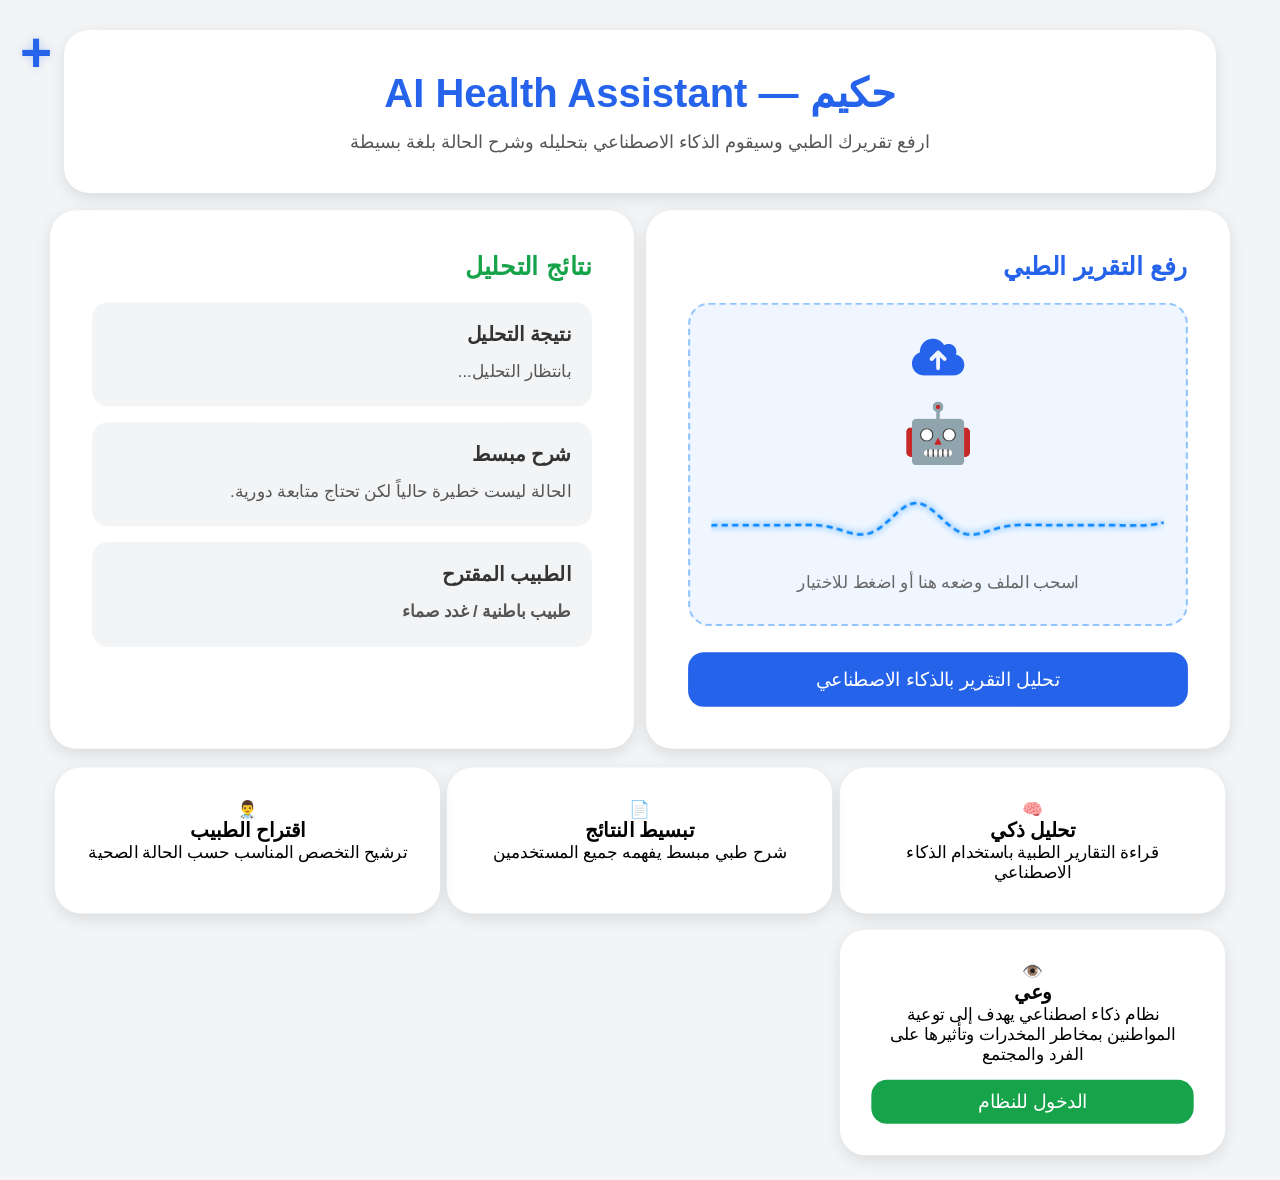
==== home.html @ 73f1740b "Add files via upload" ====
<!DOCTYPE html>

<html lang="ar" dir="rtl">

<head>
    <meta charset="UTF-8">
    <meta name="viewport" content="width=device-width, initial-scale=1.0">
    <title>حكيم - AI Health Assistant</title>


<link rel="stylesheet" href="style.css">

<link rel="stylesheet"
    href="https://cdnjs.cloudflare.com/ajax/libs/font-awesome/6.5.1/css/all.min.css">
    <link rel="stylesheet" href="dark-mode.css">


</head>

</style>
<body>


<div class="container">

    <div class="header">
        <h1>حكيم — AI Health Assistant</h1>

        <p>
            ارفع تقريرك الطبي وسيقوم الذكاء الاصطناعي بتحليله
            وشرح الحالة بلغة بسيطة
        </p>
    </div>

    <div class="main-section">

        <!-- رفع التقرير -->

        <div class="card">

            <h2>رفع التقرير الطبي</h2>

            <div class="upload-box" id="drop-area">

                <i class="fa-solid fa-cloud-arrow-up"></i>

                <div class="robot-animation">
                    🤖
                </div>

                <div class="heartbeat-container">
                    <canvas id="heartbeatCanvas"></canvas>
                </div>

                <p>
                    اسحب الملف وضعه هنا أو اضغط للاختيار
                </p>

                <input
                    type="file"
                    id="fileInput"
                    accept=".pdf,.jpg,.jpeg,.png"
                    hidden>

            </div>

            <button onclick="analyzeReport()">
                تحليل التقرير بالذكاء الاصطناعي
            </button>

        </div>

        <!-- النتائج -->

        <div class="card">

            <h2 class="green">
                نتائج التحليل
            </h2>

            <div class="result-box" id="result">

                <h3>نتيجة التحليل</h3>

                <p>
                    بانتظار التحليل...
                </p>

            </div>

            <div class="result-box">

                <h3>شرح مبسط</h3>

                <p id="explanation">
                    الحالة ليست خطيرة حالياً لكن تحتاج متابعة دورية.
                </p>

            </div>

            <div class="result-box">

                <h3>الطبيب المقترح</h3>

                <p class="doctor" id="doctor">
                    طبيب باطنية / غدد صماء
                </p>

            </div>

        </div>

    </div>

   <div class="menu-container">
    <button id="menuBtn" class="menu-btn">+</button>

    <div class="menu-items" id="menuItems">
         <a href="#"><i class="fas fa-user"></i> Profile</a>
        <a href="setting.html">
    <i class="fas fa-cog"></i> Settings
</a>
        <a href="#"><i class="fas fa-phone"></i> اتصل بنا</a>
       <a href="#" onclick="logout()">
    <i class="fas fa-sign-out-alt"></i> تسجيل خروج
</a>
    </div>
</div>
    <div class="features">

        <div class="feature-card">

            <div class="icon">🧠</div>

            <h3>تحليل ذكي</h3>

            <p>
                قراءة التقارير الطبية باستخدام الذكاء الاصطناعي
            </p>

        </div>

        <div class="feature-card">

            <div class="icon">📄</div>

            <h3>تبسيط النتائج</h3>

            <p>
                شرح طبي مبسط يفهمه جميع المستخدمين
            </p>

        </div>

        <div class="feature-card">

            <div class="icon">👨‍⚕️</div>

            <h3>اقتراح الطبيب</h3>

            <p>
                ترشيح التخصص المناسب حسب الحالة الصحية
            </p>

        </div>

        <div class="feature-card">

            <div class="icon">👁️</div>

            <h3>وعي</h3>

            <p>
                نظام ذكاء اصطناعي يهدف إلى توعية المواطنين
                بمخاطر المخدرات وتأثيرها على الفرد والمجتمع
            </p>

            <button
                class="wa3i-btn"
                onclick="window.location.href='wa3i.html'">

                الدخول للنظام

            </button>

        </div>

    </div>

</div>

<script src="script.js"></script>

<script src="darkmode.js"></script>
<script>


if (localStorage.getItem("darkMode") === "on") {
    document.body.classList.add("dark-mode");
}

</script>
</body>

</html>
---- style.css ----
* {
    margin: 0;
    padding: 0;
    box-sizing: border-box;
    font-family: Arial, Helvetica, sans-serif;
}

body {
    background: #f3f4f6;
    direction: rtl;
}

.container {
    width: 90%;
    max-width: 1200px;
    margin: auto;
    padding: 30px 0;
}

/* ===== HEADER ===== */
.header {
    background: white;
    padding: 40px;
    border-radius: 25px;
    text-align: center;
    box-shadow: 0 5px 15px rgba(0,0,0,0.1);
    margin-bottom: 30px;
}

.header h1 {
    color: #2563eb;
    font-size: 40px;
    margin-bottom: 15px;
}

.header p {
    color: #555;
    font-size: 18px;
}

/* ===== MAIN SECTION ===== */
.main-section {
    display: grid;
    grid-template-columns: 1fr 1fr;
    gap: 40px;
    align-items: stretch;
   
}

/* ===== CARDS ===== */
.card {
    background: white;
    padding: 40px;
    border-radius: 25px;
    box-shadow: 0 5px 15px rgba(0,0,0,0.1);
     height: 100%; /* مهم */
    display: flex;
    flex-direction: column;
}

.card h2 {
    color: #2563eb;
    margin-bottom: 20px;
}

.green {
    color: #16a34a !important;
}

/* ===== UPLOAD BOX ===== */
.upload-box {
    border: 2px dashed #93c5fd;
    background: #eff6ff;
    padding: 30px 20px;
    border-radius: 20px;
    text-align: center;
    position: relative;
    overflow: hidden;
    display: flex;
    flex-direction: column;
    align-items: center;
    justify-content: center;
    transition: 0.3s;
}

.upload-box:hover {
    border-color: #2563eb;
    background: #dbeafe;
}

.upload-box i {
    font-size: 40px;
    color: #2563eb;
    margin-bottom: 10px;
}

.upload-box p {
    color: #666;
}

/* Drag effect */
.dragover {
    border-color: #2563eb;
    background: #dbeafe;
}

/* ===== HEARTBEAT ===== */
.heartbeat-container {
    width: 100%;
    height: 60px;
    margin: 15px 0;
}

#heartbeatCanvas {
    width: 100%;
    height: 100%;
    display: block;
}

/* ===== ROBOT ===== */
.robot-animation {
    font-size: 55px;
    margin: 10px 0;
    animation: floatRobot 3s ease-in-out infinite;
}

@keyframes floatRobot {
    0%, 100% { transform: translateY(0); }
    50% { transform: translateY(-10px); }
}

/* ===== BUTTON ===== */
button {
    width: 100%;
    margin-top: 25px;
    padding: 15px;
    border: none;
    border-radius: 15px;
    background: #2563eb;
    color: white;
    font-size: 18px;
    cursor: pointer;
    transition: 0.3s;
}

button:hover {
    background: #1d4ed8;
    transform: translateY(-2px);
}

/* ===== RESULT BOX ===== */
.result-box {
    background: #f3f4f6;
    padding: 20px;
    border-radius: 15px;
    margin-bottom: 15px;
}

.result-box h3 {
    margin-bottom: 10px;
    color: #333;
}

.result-box p {
    color: #555;
    line-height: 1.7;
}

.doctor {
    font-weight: bold;
    color: #111;
}

/* ===== FEATURES ===== */
.features {
    display: grid;
    grid-template-columns: repeat(3, 1fr);
    gap: 25px;
    margin-top: 35px;
}

/* مهم: تأثير الظهور عند النزول */
.feature-card {
    background: white;
    padding: 30px;
    border-radius: 25px;
    text-align: center;
    box-shadow: 0 5px 15px rgba(0,0,0,0.1);

    opacity: 0;
    transform: translateY(50px);
    transition: all 0.8s ease;
}

/* عندما تظهر */
.feature-card.show {
    opacity: 1;
    transform: translateY(0);
}

/* ===== WA3I BUTTON ===== */
.wa3i-btn {
    background: #16a34a;
    margin-top: 15px;
    padding: 10px;
}

.wa3i-btn:hover {
    background: #15803d;
}

/* ===== RESPONSIVE ===== */
@media(max-width: 900px) {
    .main-section {
        grid-template-columns: 1fr;
    }

    .features {
        grid-template-columns: 1fr;
    }

    .header h1 {
        font-size: 30px;
    }
}
.card, .feature-card {
    opacity: 0;
   transform: translateY(40px) scale(0.9);
   transition: all 0.7s ease;
}

.card.show, .feature-card.show {
    opacity: 1;
   transform: translateY(0) scale(1.05);
}
.menu-container{
    position:fixed;
    top:20px;
    left:20px;
    z-index:9999;
}

.menu-btn{
    all:unset;

    background:transparent !important;
    box-shadow:none !important;
    border:none !important;
    outline:none !important;

    font-size:55px;
    font-weight:bold;
    color:#2563eb;

    cursor:pointer;

    text-shadow:0 0 8px rgba(37,99,235,.25);

    transition:.4s ease;
}
.menu-btn:hover{
    transform:scale(1.1);
    text-shadow:0 0 15px rgba(37,99,235,.45);
}

.menu-btn.active{
    transform:rotate(45deg);
    color:silver;
    text-shadow:0 0 10px rgba(0,0,0,.15);
}
.menu-items{
    position:absolute;
    top:75px;
    left:0;
    background:white;
    border-radius:15px;
    box-shadow:0 10px 25px rgba(0,0,0,.15);
    overflow:hidden;

    opacity:0;
    visibility:hidden;
    transform:translateY(-10px);
    transition:.3s;
    min-width:180px;
}

.menu-items.show{
    opacity:1;
    visibility:visible;
    transform:translateY(0);
}

.menu-items a{
    display:block;
    padding:15px 20px;
    text-decoration:none;
    color:#333;
    border-bottom:1px solid #eee;
    transition:.3s;
}

.menu-items a:hover{
    background:#f5f5f5;
    padding-right:25px;
}

.menu-items a:last-child{
    border-bottom:none;
}
.menu-items a:first-child{
    background:#f8fafc;
    font-weight:bold;
    color:#2563eb;
}
body.dark-mode{
    background:#0b1220 !important;
    color:#e5e7eb !important;
}
---- dark-mode.css ----
body.dark-mode {
    background: #121212 !important;
    color: #ffffff !important;
}

/* الحاوية الرئيسية */
body.dark-mode .container,
body.dark-mode .settings-container {
    background: transparent !important;
}

/* الكروت */
body.dark-mode .card,
body.dark-mode .feature-card,
body.dark-mode .result-box {
    background: #1e1e1e !important;
    color: #ffffff !important;
    border: 1px solid #333 !important;
    box-shadow: 0 4px 15px rgba(0, 0, 0, 0.4) !important;
}

/* العناوين */
body.dark-mode h2,
body.dark-mode h3,
body.dark-mode p,
body.dark-mode span {
    color: #ffffff !important;
}

/* عنوان حكيم */
body.dark-mode .header h1,
body.dark-mode .title h1 {
    color: #60a5fa !important;
}

/* النص أسفل العنوان */
body.dark-mode .header p,
body.dark-mode .title p {
    color: #d1d5db !important;
}

/* صندوق رفع الملفات */
body.dark-mode .upload-box {
    background: #1e1e1e !important;
    border: 2px dashed #3b82f6 !important;
    color: #ffffff !important;
}

/* الحقول */
body.dark-mode input,
body.dark-mode textarea,
body.dark-mode select {
    background: #2b2b2b !important;
    color: #ffffff !important;
    border: 1px solid #555 !important;
}

/* الروابط */
body.dark-mode a {
    color: #4da3ff !important;
}

/* أزرار الكروت */
body.dark-mode .card button,
body.dark-mode .wa3i-btn {
    background: #2563eb !important;
    color: white !important;
}

/* Hover */
body.dark-mode .card button:hover,
body.dark-mode .wa3i-btn:hover {
    filter: brightness(1.1);
}

/* زر + */
body.dark-mode .menu-btn {
    background: transparent !important;
    color: white !important;
    border: none !important;
    box-shadow: none !important;
}

/* القائمة المنبثقة */
body.dark-mode .menu-items {
    background: #1e1e1e !important;
    border: 1px solid #333 !important;
}

body.dark-mode .menu-items a {
    color: #ffffff !important;
}

body.dark-mode .menu-items a:hover {
    background: #2a2a2a !important;
}

/* نتائج التحليل */
body.dark-mode #result,
body.dark-mode #explanation,
body.dark-mode #doctor {
    color: #ffffff !important;
}
/* الهيدر */
body.dark-mode .header {
    background: #1e1e1e !important;
    color: white !important;
}

/* عنوان حكيم */
body.dark-mode .header h1 {
    color: #60a5fa !important;
}

/* الوصف */
body.dark-mode .header p {
    color: #d1d5db !important;
}

/* القائمة المنبثقة */
body.dark-mode .menu-items {
    background: #1e1e1e !important;
    overflow: hidden;
}

/* إزالة الخلفية البيضاء من أول عنصر */
body.dark-mode .menu-items a {
    background: transparent !important;
    color: white !important;
}

/* زر + أو X */
body.dark-mode #menuBtn {
    background: transparent !important;
    color: #2563eb !important;
    border: none !important;
    box-shadow: none !important;
}

/* أي صندوق أبيض متبقٍ */
body.dark-mode .header,
body.dark-mode .card,
body.dark-mode .feature-card,
body.dark-mode .result-box,
body.dark-mode .upload-box {
    background-color: #1e1e1e !important;
}
.wa3i-card,
.stat-card {
    background: #ffffff;
    color: #111;
    border-radius: 16px;
    padding: 20px;
    box-shadow: 0 6px 18px rgba(0, 0, 0, 0.08);
    transition: 0.3s ease;
}

/* hover */
.wa3i-card:hover {
    transform: translateY(-5px);
    box-shadow: 0 10px 25px rgba(0, 0, 0, 0.15);
}

/* ====== DARK MODE CARDS ====== */
body.dark-mode .wa3i-card,
body.dark-mode .stat-card {
    background: #1e1e1e !important;
    color: #ffffff !important;
    border: 1px solid #333 !important;
    box-shadow: 0 8px 20px rgba(0, 0, 0, 0.4) !important;
}

/* النص داخل الكارد */
body.dark-mode .wa3i-card h2,
body.dark-mode .wa3i-card p,
body.dark-mode .stat-card h2,
body.dark-mode .stat-card span {
    color: #ffffff !important;
}
body.dark-mode .info-section {
    background: #1e1e1e !important;
    color: #ffffff !important;
    border-radius: 16px;
    padding: 20px;
    border: 1px solid #333;
    box-shadow: 0 6px 18px rgba(0,0,0,0.4);
}
/* =========================
   SMART PAGE DARK MODE
========================= */

body.dark-mode {
    background: #121212;
    color: #ffffff;
}

/* header */
body.dark-mode .header {
    background: #1e1e1e;
    box-shadow: 0 6px 18px rgba(0,0,0,0.4);
}

body.dark-mode .header h1 {
    color: #60a5fa;
}

body.dark-mode .header p {
    color: #d1d5db;
}

/* chat box */
body.dark-mode .chat-box {
    background: #1e1e1e;
    box-shadow: 0 6px 18px rgba(0,0,0,0.5);
}

/* messages */
body.dark-mode .bot-message {
    background: #2a2a2a;
    color: #ffffff;
}

body.dark-mode .user-message {
    background: #2563eb;
    color: white;
}

/* input */
body.dark-mode .input-area input {
    background: #2b2b2b;
    color: white;
    border: 1px solid #444;
}

/* back button */
body.dark-mode .back-btn {
    background: #2563eb;
}
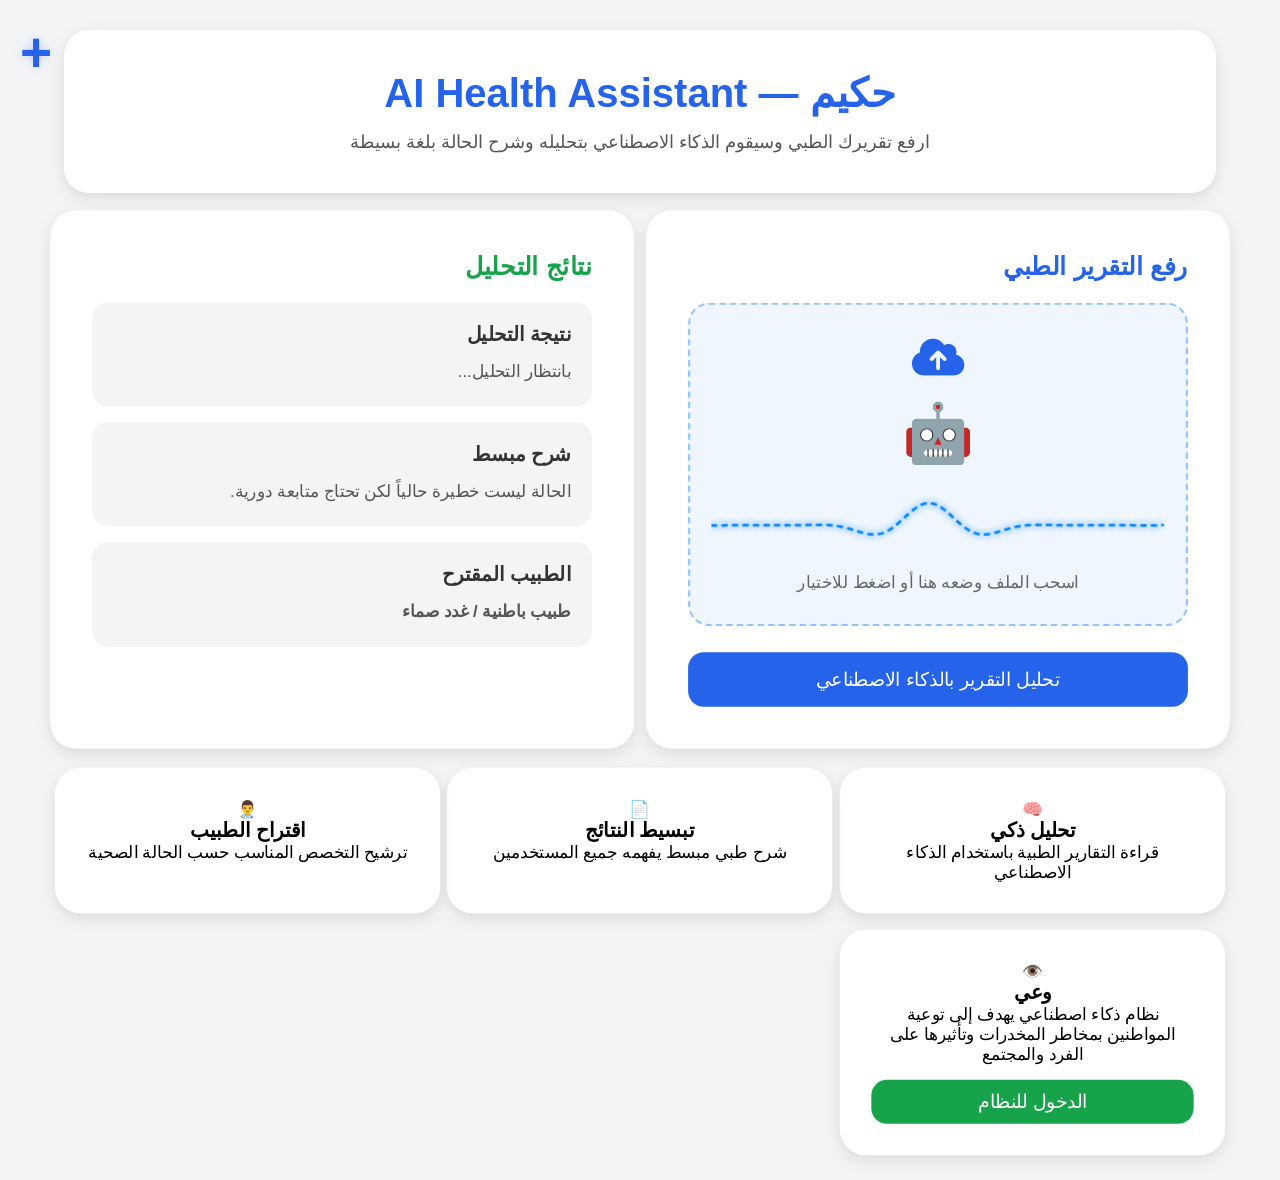
==== commit 94b56660: "Update home.html" ====
--- a/home.html
+++ b/home.html
@@ -191,7 +191,7 @@
 
 <script src="script.js"></script>
 
-<script src="darkmode.js"></script>
+
 <script>
 
 
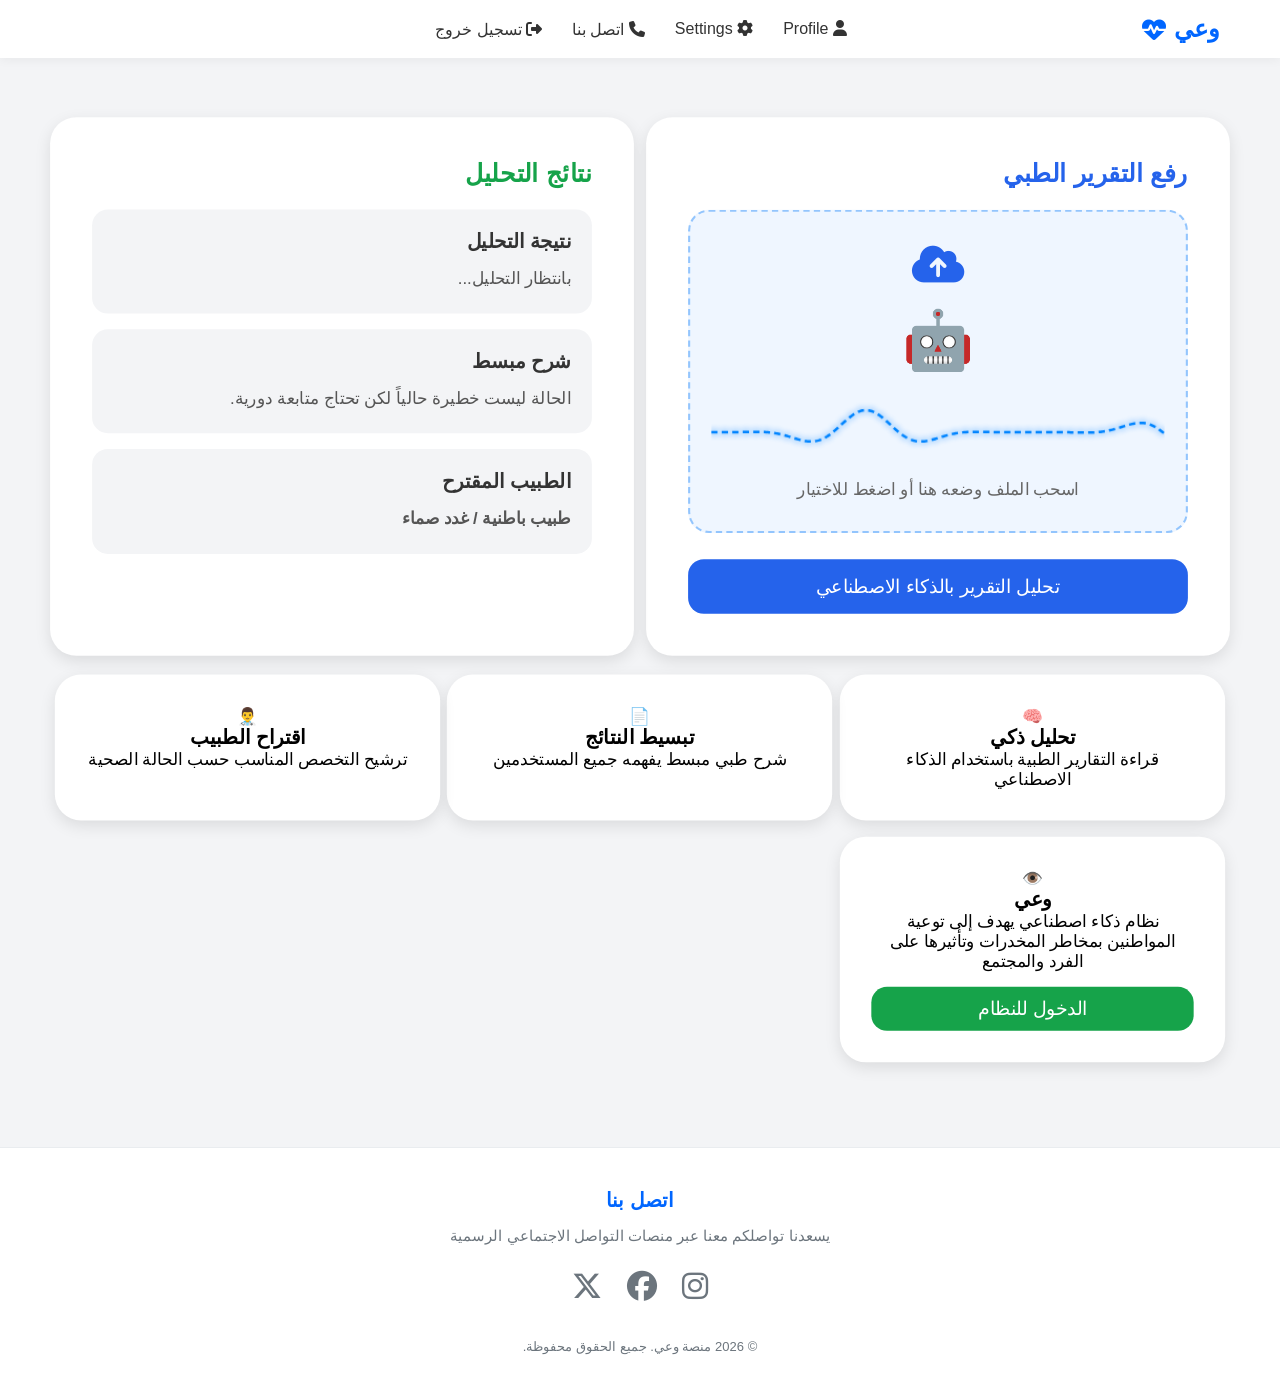
==== commit 0bfcdc94: "Update home.html" ====
--- a/home.html
+++ b/home.html
@@ -1,205 +1,221 @@
 <!DOCTYPE html>
-
 <html lang="ar" dir="rtl">
-
 <head>
     <meta charset="UTF-8">
     <meta name="viewport" content="width=device-width, initial-scale=1.0">
-    <title>حكيم - AI Health Assistant</title>
-
-
-<link rel="stylesheet" href="style.css">
-
-<link rel="stylesheet"
-    href="https://cdnjs.cloudflare.com/ajax/libs/font-awesome/6.5.1/css/all.min.css">
+    <title>وعي - AI Health Assistant</title>
+
+    <!-- الملفات الخارجية -->
+    <link rel="stylesheet" href="style.css">
+    <link rel="stylesheet" href="https://cdnjs.cloudflare.com/ajax/libs/font-awesome/6.5.1/css/all.min.css">
     <link rel="stylesheet" href="dark-mode.css">
 
-
+    <!-- التنسيقات الإضافية للـ Footer والتمرير السلس -->
+    <style>
+        /* تفعيل التمرير السلس للأسفل بانسيابية */
+        html {
+            scroll-behavior: smooth;
+        }
+
+        :root {
+            --footer-bg: #ffffff;
+            --border-color: #e9ecef;
+            --text-muted: #6c757d;
+            --primary-blue: #0066ff;
+        }
+
+        body.dark-mode {
+            --footer-bg: #1a1a1a;
+            --border-color: #2d2d2d;
+            --text-muted: #a0a0a0;
+        }
+
+        /* تنسيق الـ Footer */
+        .main-footer {
+            background-color: var(--footer-bg);
+            border-top: 1px solid var(--border-color);
+            padding: 40px 20px;
+            margin-top: 60px;
+            text-align: center;
+            font-family: sans-serif;
+            transition: background 0.3s, border-color 0.3s;
+        }
+
+        .footer-content {
+            max-width: 1200px;
+            margin: 0 auto;
+            display: flex;
+            flex-direction: column;
+            align-items: center;
+            gap: 15px;
+        }
+
+        .footer-content h3 {
+            color: var(--primary-blue);
+            font-size: 20px;
+        }
+
+        .footer-content p {
+            color: var(--text-muted);
+            font-size: 15px;
+        }
+
+        /* أيقونات التواصل الاجتماعي */
+        .social-links {
+            display: flex;
+            gap: 25px;
+            margin: 10px 0;
+        }
+
+        .social-links a {
+            font-size: 30px;
+            color: var(--text-muted);
+            transition: transform 0.3s, color 0.3s;
+            text-decoration: none;
+        }
+
+        /* تأثير الألوان عند تمرير الماوس */
+        .social-links a.instagram:hover {
+            color: #e1306c;
+            transform: scale(1.15);
+        }
+
+        .social-links a.facebook:hover {
+            color: #1877f2;
+            transform: scale(1.15);
+        }
+
+        .social-links a.twitter:hover {
+            color: #1da1f2; /* لون منصة X / Twitter */
+            transform: scale(1.15);
+        }
+
+        .copyright {
+            font-size: 13px !important;
+            margin-top: 10px;
+        }
+    </style>
 </head>
-
-</style>
 <body>
 
+<!-- شريط التنقل العلوي المحدث -->
+<nav class="navbar">
+    <div class="nav-container">
+        
+        <!-- اليمين: الشعار والهوية -->
+        <a href="#" class="nav-logo">
+            <span>وعي</span>
+            <i class="fa-solid fa-heart-pulse"></i>
+        </a>
+
+        <!-- المنتصف: الروابط الجديدة -->
+        <ul class="nav-links">
+            <li><a href="profile.html"><i class="fas fa-user"></i> Profile</a></li>
+            <li><a href="setting.html"><i class="fas fa-cog"></i> Settings</a></li>
+            <!-- تم ربط الرابط بمعرّف الـ Footer الأسفل (#contactSection) -->
+            <li><a href="#contactSection"><i class="fas fa-phone"></i> اتصل بنا</a></li>
+            <li><a href="#" onclick="logout()"><i class="fas fa-sign-out-alt"></i> تسجيل خروج</a></li>
+        </ul>
+
+        <!-- تم ترك الجانب الأيسر فارغاً ليعطي توازناً بصرياً ممتازاً مع بقاء الروابط في المنتصف -->
+        <div style="width: 80px;"></div>
+
+    </div>
+</nav>
 
 <div class="container">
 
-    <div class="header">
-        <h1>حكيم — AI Health Assistant</h1>
-
-        <p>
-            ارفع تقريرك الطبي وسيقوم الذكاء الاصطناعي بتحليله
-            وشرح الحالة بلغة بسيطة
-        </p>
-    </div>
-
     <div class="main-section">
-
         <!-- رفع التقرير -->
-
         <div class="card">
-
             <h2>رفع التقرير الطبي</h2>
-
             <div class="upload-box" id="drop-area">
-
                 <i class="fa-solid fa-cloud-arrow-up"></i>
-
-                <div class="robot-animation">
-                    🤖
-                </div>
-
+                <div class="robot-animation">🤖</div>
                 <div class="heartbeat-container">
                     <canvas id="heartbeatCanvas"></canvas>
                 </div>
-
-                <p>
-                    اسحب الملف وضعه هنا أو اضغط للاختيار
-                </p>
-
-                <input
-                    type="file"
-                    id="fileInput"
-                    accept=".pdf,.jpg,.jpeg,.png"
-                    hidden>
-
-            </div>
-
-            <button onclick="analyzeReport()">
-                تحليل التقرير بالذكاء الاصطناعي
-            </button>
-
+                <p>اسحب الملف وضعه هنا أو اضغط للاختيار</p>
+                <input type="file" id="fileInput" accept=".pdf,.jpg,.jpeg,.png" hidden>
+            </div>
+            <button onclick="analyzeReport()">تحليل التقرير بالذكاء الاصطناعي</button>
         </div>
 
         <!-- النتائج -->
-
         <div class="card">
-
-            <h2 class="green">
-                نتائج التحليل
-            </h2>
-
+            <h2 class="green">نتائج التحليل</h2>
             <div class="result-box" id="result">
-
                 <h3>نتيجة التحليل</h3>
-
-                <p>
-                    بانتظار التحليل...
-                </p>
-
-            </div>
-
+                <p>بانتظار التحليل...</p>
+            </div>
             <div class="result-box">
-
                 <h3>شرح مبسط</h3>
-
-                <p id="explanation">
-                    الحالة ليست خطيرة حالياً لكن تحتاج متابعة دورية.
-                </p>
-
-            </div>
-
+                <p id="explanation">الحالة ليست خطيرة حالياً لكن تحتاج متابعة دورية.</p>
+            </div>
             <div class="result-box">
-
                 <h3>الطبيب المقترح</h3>
-
-                <p class="doctor" id="doctor">
-                    طبيب باطنية / غدد صماء
-                </p>
-
-            </div>
-
-        </div>
-
-    </div>
-
-   <div class="menu-container">
-    <button id="menuBtn" class="menu-btn">+</button>
-
-    <div class="menu-items" id="menuItems">
-         <a href="#"><i class="fas fa-user"></i> Profile</a>
-        <a href="setting.html">
-    <i class="fas fa-cog"></i> Settings
-</a>
-        <a href="#"><i class="fas fa-phone"></i> اتصل بنا</a>
-       <a href="#" onclick="logout()">
-    <i class="fas fa-sign-out-alt"></i> تسجيل خروج
-</a>
-    </div>
+                <p class="doctor" id="doctor">طبيب باطنية / غدد صماء</p>
+            </div>
+        </div>
+    </div>
+
+    <div class="features">
+        <div class="feature-card">
+            <div class="icon">🧠</div>
+            <h3>تحليل ذكي</h3>
+            <p>قراءة التقارير الطبية باستخدام الذكاء الاصطناعي</p>
+        </div>
+        <div class="feature-card">
+            <div class="icon">📄</div>
+            <h3>تبسيط النتائج</h3>
+            <p>شرح طبي مبسط يفهمه جميع المستخدمين</p>
+        </div>
+        <div class="feature-card">
+            <div class="icon">👨‍⚕️</div>
+            <h3>اقتراح الطبيب</h3>
+            <p>ترشيح التخصص المناسب حسب الحالة الصحية</p>
+        </div>
+        <div class="feature-card">
+            <div class="icon">👁️</div>
+            <h3>وعي</h3>
+            <p>نظام ذكاء اصطناعي يهدف إلى توعية المواطنين بمخاطر المخدرات وتأثيرها على الفرد والمجتمع</p>
+            <button class="wa3i-btn" onclick="window.location.href='wa3i.html'">الدخول للنظام</button>
+        </div>
+    </div>
+
 </div>
-    <div class="features">
-
-        <div class="feature-card">
-
-            <div class="icon">🧠</div>
-
-            <h3>تحليل ذكي</h3>
-
-            <p>
-                قراءة التقارير الطبية باستخدام الذكاء الاصطناعي
-            </p>
-
-        </div>
-
-        <div class="feature-card">
-
-            <div class="icon">📄</div>
-
-            <h3>تبسيط النتائج</h3>
-
-            <p>
-                شرح طبي مبسط يفهمه جميع المستخدمين
-            </p>
-
-        </div>
-
-        <div class="feature-card">
-
-            <div class="icon">👨‍⚕️</div>
-
-            <h3>اقتراح الطبيب</h3>
-
-            <p>
-                ترشيح التخصص المناسب حسب الحالة الصحية
-            </p>
-
-        </div>
-
-        <div class="feature-card">
-
-            <div class="icon">👁️</div>
-
-            <h3>وعي</h3>
-
-            <p>
-                نظام ذكاء اصطناعي يهدف إلى توعية المواطنين
-                بمخاطر المخدرات وتأثيرها على الفرد والمجتمع
-            </p>
-
-            <button
-                class="wa3i-btn"
-                onclick="window.location.href='wa3i.html'">
-
-                الدخول للنظام
-
-            </button>
-
-        </div>
-
-    </div>
-
-</div>
-
+
+<!-- الـ Footer المضاف في أسفل الصفحة -->
+<footer class="main-footer" id="contactSection">
+    <div class="footer-content">
+        <h3>اتصل بنا</h3>
+        <p>يسعدنا تواصلكم معنا عبر منصات التواصل الاجتماعي الرسمية</p>
+        
+        <!-- أزرار التواصل الاجتماعي مع الأيقونات والتأثيرات الحركية -->
+        <div class="social-links">
+            <a href="https://instagram.com" target="_blank" class="instagram" title="انستغرام">
+                <i class="fab fa-instagram"></i>
+            </a>
+            <a href="https://facebook.com" target="_blank" class="facebook" title="فيسبوك">
+                <i class="fab fa-facebook"></i>
+            </a>
+            <a href="https://twitter.com" target="_blank" class="twitter" title="إكس / تويتر">
+                <i class="fab fa-x-twitter"></i>
+            </a>
+        </div>
+        
+        <p class="copyright">&copy; 2026 منصة وعي. جميع الحقوق محفوظة.</p>
+    </div>
+</footer>
+
+<!-- السكربتات -->
 <script src="script.js"></script>
-
+<script src="darkmode.js"></script>
 
 <script>
-
-
 if (localStorage.getItem("darkMode") === "on") {
     document.body.classList.add("dark-mode");
 }
-
 </script>
 </body>
-
 </html>
--- a/style.css
+++ b/style.css
@@ -317,3 +317,141 @@
     color:#e5e7eb !important;
 }
 
+:root {
+            --nav-bg: #ffffff;
+            --nav-text: #333333;
+            --primary-blue: #0066ff;
+        }
+
+        /* دعم الوضع الليلي للشريط العلوي */
+        body.dark-mode {
+            --nav-bg: #1a1a1a;
+            --nav-text: #ffffff;
+        }
+
+        * {
+            box-sizing: border-box;
+            margin: 0;
+            padding: 0;
+        }
+
+        /* تصميم النبار الأساسي */
+        .navbar {
+            background-color: var(--nav-bg);
+            box-shadow: 0 2px 10px rgba(0, 0, 0, 0.05);
+            position: fixed;
+            top: 0;
+            left: 0;
+            right: 0;
+            z-index: 1000;
+            padding: 15px 0;
+            font-family: sans-serif;
+        }
+
+        .nav-container {
+            max-width: 1200px;
+            margin: 0 auto;
+            display: flex;
+            justify-content: space-between;
+            align-items: center;
+            padding: 0 20px;
+        }
+
+        /* اليمين: الشعار */
+        .nav-logo {
+            display: flex;
+            align-items: center;
+            gap: 8px;
+            color: var(--primary-blue);
+            font-size: 24px;
+            font-weight: bold;
+            text-decoration: none;
+        }
+
+        /* المنتصف: الروابط */
+        .nav-links {
+            display: flex;
+            list-style: none;
+            gap: 30px;
+        }
+
+        .nav-links a {
+            color: var(--nav-text);
+            text-decoration: none;
+            font-size: 16px;
+            font-weight: 500;
+            transition: color 0.3s;
+        }
+
+        .nav-links a:hover {
+            color: var(--primary-blue);
+        }
+
+        /* اليسار: زر الإعدادات المنسدل */
+        .nav-menu-dropdown {
+            position: relative;
+        }
+
+        .nav-btn {
+            background-color: var(--primary-blue);
+            color: white;
+            border: none;
+            padding: 10px 24px;
+            border-radius: 12px;
+            font-size: 16px;
+            cursor: pointer;
+            font-weight: bold;
+            display: flex;
+            align-items: center;
+            gap: 8px;
+            transition: background 0.3s, transform 0.2s;
+        }
+
+        .nav-btn:hover {
+            background-color: #0052cc;
+        }
+
+        .nav-btn:active {
+            transform: scale(0.98);
+        }
+
+        /* القائمة المنسدلة */
+        .dropdown-items {
+            display: none;
+            position: absolute;
+            left: 0; /* تفتح باتجاه اليمين لأن التوجه RTL */
+            top: 120%;
+            background-color: var(--nav-bg);
+            min-width: 180px;
+            box-shadow: 0 4px 15px rgba(0,0,0,0.15);
+            border-radius: 8px;
+            overflow: hidden;
+            border: 1px solid rgba(0,0,0,0.05);
+        }
+
+        .dropdown-items a {
+            color: var(--nav-text);
+            padding: 12px 16px;
+            text-decoration: none;
+            display: flex;
+            align-items: center;
+            gap: 10px;
+            font-size: 15px;
+            transition: background 0.2s;
+        }
+
+        .dropdown-items a:hover {
+            background-color: rgba(0, 102, 255, 0.1);
+            color: var(--primary-blue);
+        }
+
+        /* إظهار القائمة عند التفعيل */
+        .dropdown-items.show {
+            display: block;
+        }
+
+        /* تعديل المسافة العلوية للمحتوى لكي لا يختفي تحت النبار الثابت */
+        .container {
+            margin-top: 100px; 
+        }
+        
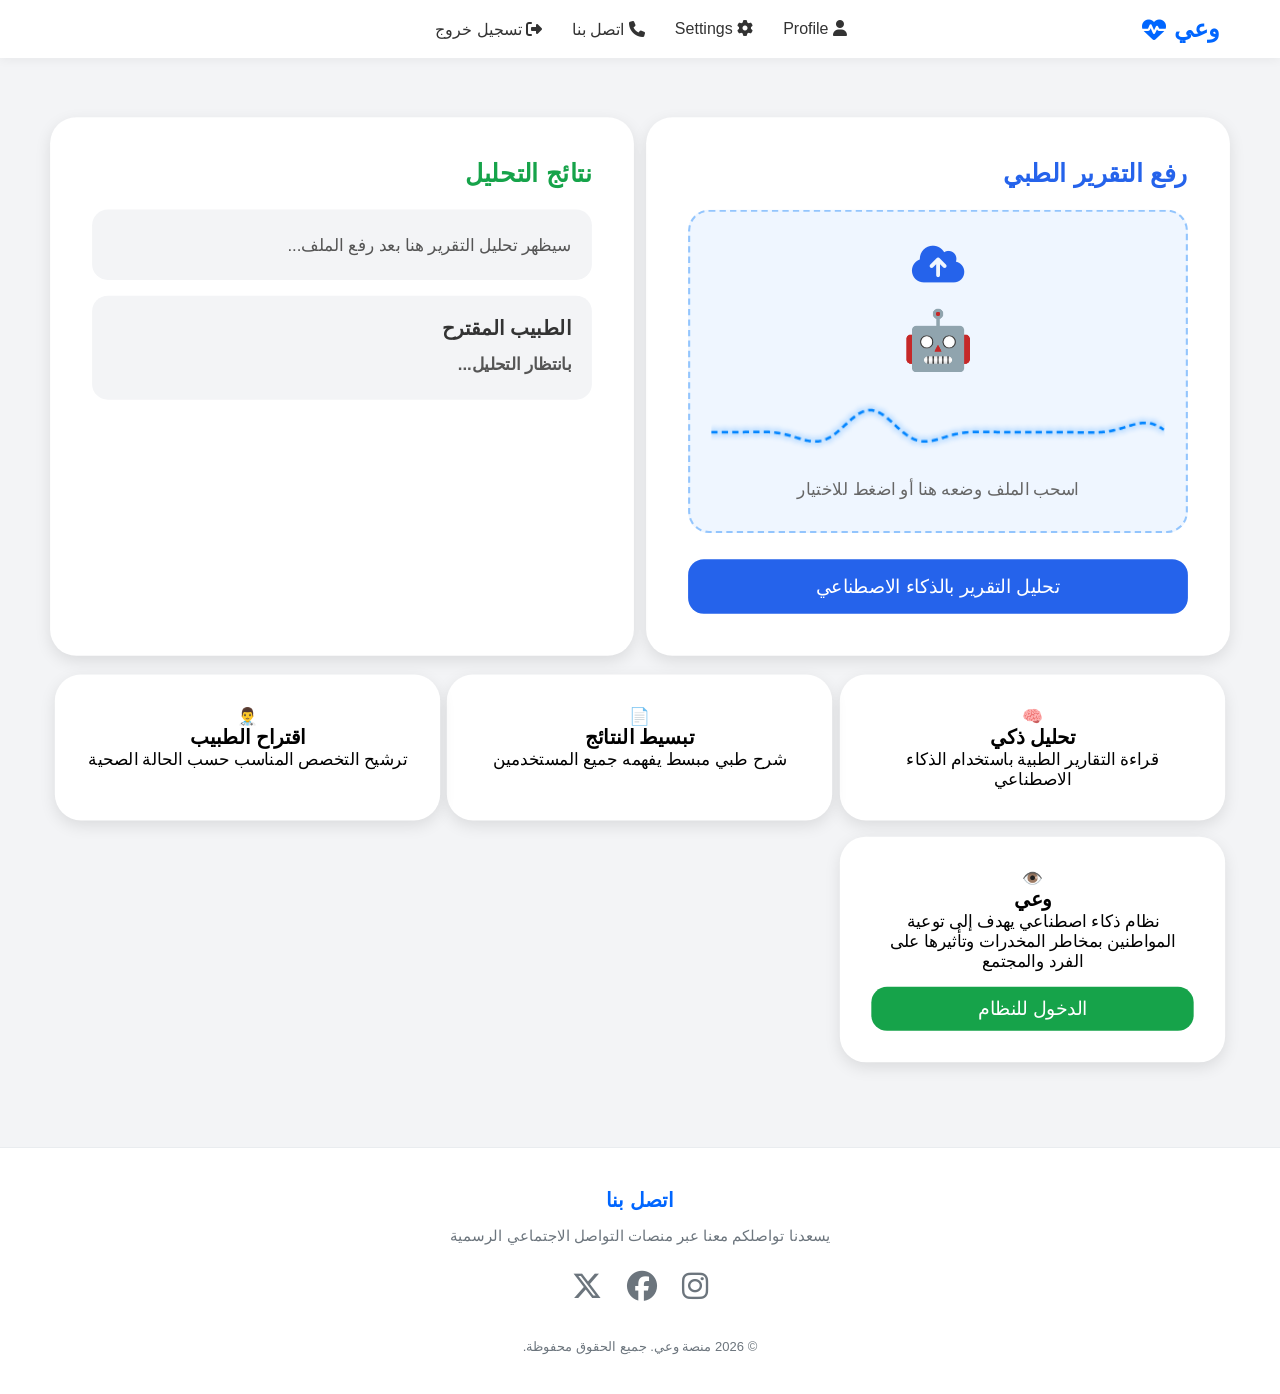
==== commit 6f8e0ace: "Update home.html" ====
--- a/home.html
+++ b/home.html
@@ -5,14 +5,14 @@
     <meta name="viewport" content="width=device-width, initial-scale=1.0">
     <title>وعي - AI Health Assistant</title>
 
-    <!-- الملفات الخارجية -->
+  
     <link rel="stylesheet" href="style.css">
     <link rel="stylesheet" href="https://cdnjs.cloudflare.com/ajax/libs/font-awesome/6.5.1/css/all.min.css">
     <link rel="stylesheet" href="dark-mode.css">
 
-    <!-- التنسيقات الإضافية للـ Footer والتمرير السلس -->
+   
     <style>
-        /* تفعيل التمرير السلس للأسفل بانسيابية */
+       
         html {
             scroll-behavior: smooth;
         }
@@ -30,7 +30,7 @@
             --text-muted: #a0a0a0;
         }
 
-        /* تنسيق الـ Footer */
+       
         .main-footer {
             background-color: var(--footer-bg);
             border-top: 1px solid var(--border-color);
@@ -60,7 +60,7 @@
             font-size: 15px;
         }
 
-        /* أيقونات التواصل الاجتماعي */
+       
         .social-links {
             display: flex;
             gap: 25px;
@@ -74,7 +74,7 @@
             text-decoration: none;
         }
 
-        /* تأثير الألوان عند تمرير الماوس */
+       
         .social-links a.instagram:hover {
             color: #e1306c;
             transform: scale(1.15);
@@ -86,7 +86,7 @@
         }
 
         .social-links a.twitter:hover {
-            color: #1da1f2; /* لون منصة X / Twitter */
+            color: #1da1f2; 
             transform: scale(1.15);
         }
 
@@ -98,26 +98,26 @@
 </head>
 <body>
 
-<!-- شريط التنقل العلوي المحدث -->
+
 <nav class="navbar">
     <div class="nav-container">
         
-        <!-- اليمين: الشعار والهوية -->
+        
         <a href="#" class="nav-logo">
             <span>وعي</span>
             <i class="fa-solid fa-heart-pulse"></i>
         </a>
 
-        <!-- المنتصف: الروابط الجديدة -->
+        
         <ul class="nav-links">
             <li><a href="profile.html"><i class="fas fa-user"></i> Profile</a></li>
             <li><a href="setting.html"><i class="fas fa-cog"></i> Settings</a></li>
-            <!-- تم ربط الرابط بمعرّف الـ Footer الأسفل (#contactSection) -->
+            
             <li><a href="#contactSection"><i class="fas fa-phone"></i> اتصل بنا</a></li>
             <li><a href="#" onclick="logout()"><i class="fas fa-sign-out-alt"></i> تسجيل خروج</a></li>
         </ul>
 
-        <!-- تم ترك الجانب الأيسر فارغاً ليعطي توازناً بصرياً ممتازاً مع بقاء الروابط في المنتصف -->
+        
         <div style="width: 80px;"></div>
 
     </div>
@@ -126,72 +126,87 @@
 <div class="container">
 
     <div class="main-section">
+
         <!-- رفع التقرير -->
         <div class="card">
             <h2>رفع التقرير الطبي</h2>
+
             <div class="upload-box" id="drop-area">
                 <i class="fa-solid fa-cloud-arrow-up"></i>
+
                 <div class="robot-animation">🤖</div>
+
                 <div class="heartbeat-container">
                     <canvas id="heartbeatCanvas"></canvas>
                 </div>
+
                 <p>اسحب الملف وضعه هنا أو اضغط للاختيار</p>
+
                 <input type="file" id="fileInput" accept=".pdf,.jpg,.jpeg,.png" hidden>
             </div>
+
             <button onclick="analyzeReport()">تحليل التقرير بالذكاء الاصطناعي</button>
         </div>
 
-        <!-- النتائج -->
+        
         <div class="card">
+
             <h2 class="green">نتائج التحليل</h2>
-            <div class="result-box" id="result">
-                <h3>نتيجة التحليل</h3>
-                <p>بانتظار التحليل...</p>
+
+            <div class="result-box result-area" id="result">
+                <p>سيظهر تحليل التقرير هنا بعد رفع الملف...</p>
             </div>
-            <div class="result-box">
-                <h3>شرح مبسط</h3>
-                <p id="explanation">الحالة ليست خطيرة حالياً لكن تحتاج متابعة دورية.</p>
-            </div>
+
             <div class="result-box">
                 <h3>الطبيب المقترح</h3>
-                <p class="doctor" id="doctor">طبيب باطنية / غدد صماء</p>
+                <p class="doctor" id="doctor">بانتظار التحليل...</p>
             </div>
-        </div>
-    </div>
-
+
+        </div>
+
+    </div> 
+
+   
     <div class="features">
+
         <div class="feature-card">
             <div class="icon">🧠</div>
             <h3>تحليل ذكي</h3>
             <p>قراءة التقارير الطبية باستخدام الذكاء الاصطناعي</p>
         </div>
+
         <div class="feature-card">
             <div class="icon">📄</div>
             <h3>تبسيط النتائج</h3>
             <p>شرح طبي مبسط يفهمه جميع المستخدمين</p>
         </div>
+
         <div class="feature-card">
             <div class="icon">👨‍⚕️</div>
             <h3>اقتراح الطبيب</h3>
             <p>ترشيح التخصص المناسب حسب الحالة الصحية</p>
         </div>
+
         <div class="feature-card">
             <div class="icon">👁️</div>
             <h3>وعي</h3>
             <p>نظام ذكاء اصطناعي يهدف إلى توعية المواطنين بمخاطر المخدرات وتأثيرها على الفرد والمجتمع</p>
-            <button class="wa3i-btn" onclick="window.location.href='wa3i.html'">الدخول للنظام</button>
-        </div>
+
+            <button class="wa3i-btn" onclick="window.location.href='wa3i.html'">
+                الدخول للنظام
+            </button>
+        </div>
+
     </div>
 
 </div>
 
-<!-- الـ Footer المضاف في أسفل الصفحة -->
 <footer class="main-footer" id="contactSection">
     <div class="footer-content">
         <h3>اتصل بنا</h3>
         <p>يسعدنا تواصلكم معنا عبر منصات التواصل الاجتماعي الرسمية</p>
         
-        <!-- أزرار التواصل الاجتماعي مع الأيقونات والتأثيرات الحركية -->
+       
         <div class="social-links">
             <a href="https://instagram.com" target="_blank" class="instagram" title="انستغرام">
                 <i class="fab fa-instagram"></i>
@@ -208,7 +223,7 @@
     </div>
 </footer>
 
-<!-- السكربتات -->
+
 <script src="script.js"></script>
 <script src="darkmode.js"></script>
 
